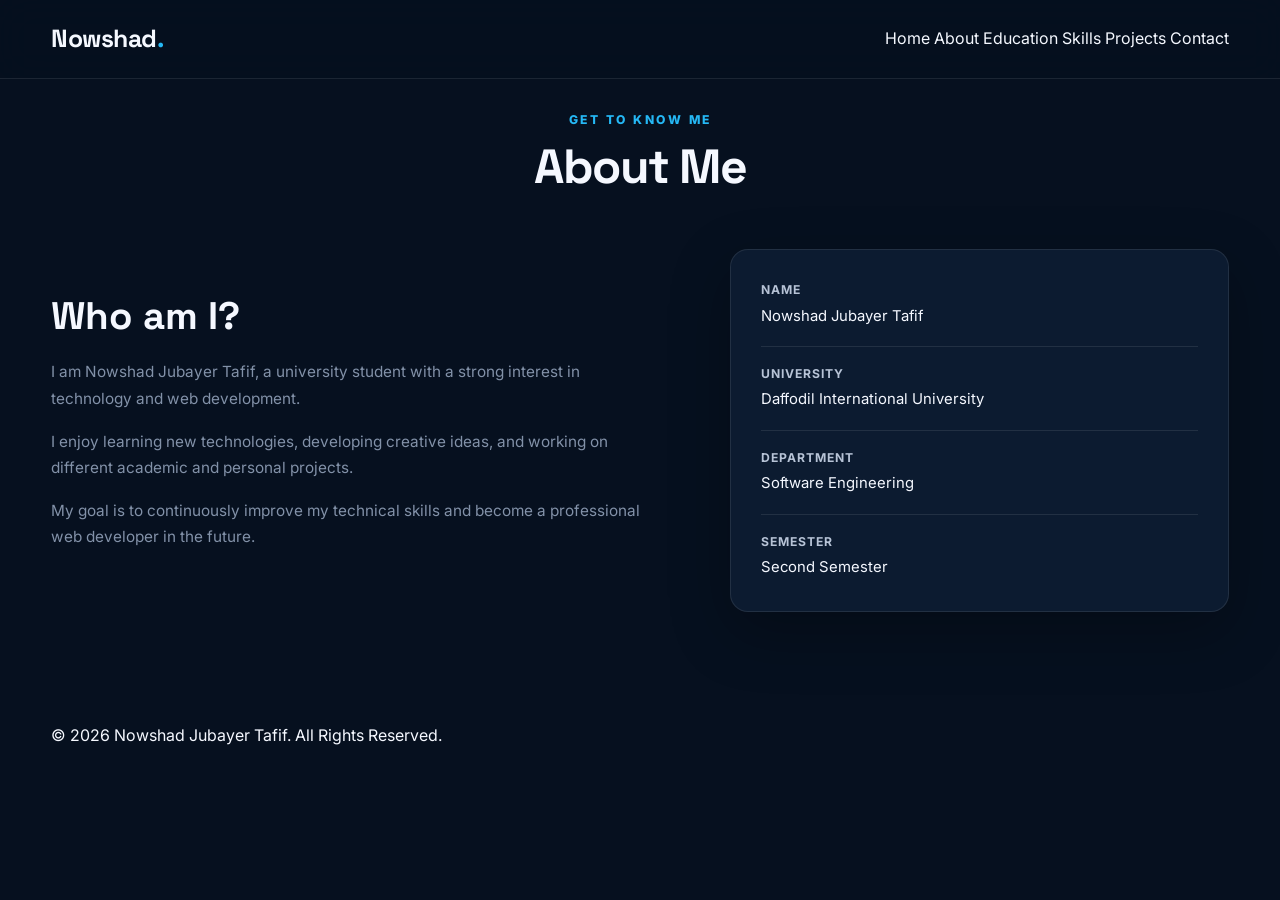
==== about.html @ 596f5373 "Create About page" ====
<!DOCTYPE html>
<html lang="en">

<head>
    <meta charset="UTF-8">
    <meta name="viewport" content="width=device-width, initial-scale=1.0">

    <title>About Me | Nowshad Jubayer Tafif</title>

    <link rel="stylesheet" href="style.css">

    <link rel="stylesheet"
        href="https://cdnjs.cloudflare.com/ajax/libs/font-awesome/6.5.2/css/all.min.css">
</head>

<body>

    <!-- ================= NAVBAR ================= -->

    <header class="navbar">

        <div class="container nav-container">

            <a href="index.html" class="logo">
                Nowshad<span>.</span>
            </a>

            <nav>
                <a href="index.html">Home</a>
                <a href="about.html">About</a>
                <a href="education.html">Education</a>
                <a href="skills.html">Skills</a>
                <a href="projects.html">Projects</a>
                <a href="contact.html">Contact</a>
            </nav>

        </div>

    </header>


    <!-- ================= ABOUT ================= -->

    <section class="section">

        <div class="container">

            <div class="section-title">

                <p>GET TO KNOW ME</p>

                <h2>About Me</h2>

            </div>


            <div class="about-content">

                <div class="about-text">

                    <h3>Who am I?</h3>

                    <p>
                        I am Nowshad Jubayer Tafif, a university student
                        with a strong interest in technology and web
                        development.
                    </p>

                    <p>
                        I enjoy learning new technologies, developing
                        creative ideas, and working on different
                        academic and personal projects.
                    </p>

                    <p>
                        My goal is to continuously improve my technical
                        skills and become a professional web developer
                        in the future.
                    </p>

                </div>


                <div class="about-box">

                    <div class="info-item">
                        <strong>Name</strong>
                        <span>Nowshad Jubayer Tafif</span>
                    </div>

                    <div class="info-item">
                        <strong>University</strong>
                        <span>Daffodil International University</span>
                    </div>

                    <div class="info-item">
                        <strong>Department</strong>
                        <span>Software Engineering</span>
                    </div>

                    <div class="info-item">
                        <strong>Semester</strong>
                        <span>Second Semester</span>
                    </div>

                </div>

            </div>

        </div>

    </section>


    <!-- ================= FOOTER ================= -->

    <footer>

        <div class="container">

            <p>
                © 2026 Nowshad Jubayer Tafif. All Rights Reserved.
            </p>

        </div>

    </footer>


    <script src="script.js"></script>

</body>

</html>
---- style.css ----
/* =========================================================
   NOWSHAD JUBAYER TAFIF — PORTFOLIO
   Premium Responsive Portfolio Stylesheet
========================================================= */


/* =========================================================
   01. ROOT / RESET
========================================================= */

@import url('https://fonts.googleapis.com/css2?family=Inter:wght@400;500;600;700;800&family=Space+Grotesk:wght@400;500;600;700&display=swap');

:root {
    --bg: #06101f;
    --bg-soft: #09172a;
    --bg-card: #0c1b30;
    --bg-card-2: #0f2138;

    --text: #f5f8ff;
    --text-soft: #b7c3d6;
    --text-muted: #8291a8;

    --primary: #25b8f5;
    --primary-light: #5bd0ff;
    --primary-dark: #087fb3;

    --border: rgba(255, 255, 255, 0.09);
    --border-primary: rgba(37, 184, 245, 0.35);

    --shadow: 0 20px 60px rgba(0, 0, 0, 0.28);
    --glow: 0 0 35px rgba(37, 184, 245, 0.18);

    --radius-sm: 10px;
    --radius-md: 18px;
    --radius-lg: 28px;

    --container: 1180px;

    --transition: 0.3s ease;
}


* {
    margin: 0;
    padding: 0;
    box-sizing: border-box;
}


html {
    scroll-behavior: smooth;
    scroll-padding-top: 90px;
}


body {
    font-family: 'Inter', sans-serif;
    background: var(--bg);
    color: var(--text);
    line-height: 1.7;
    overflow-x: hidden;
}


body::selection {
    background: var(--primary);
    color: #03101b;
}


img {
    max-width: 100%;
    display: block;
}


a {
    text-decoration: none;
    color: inherit;
}


button {
    font: inherit;
}


ul {
    list-style: none;
}


.container {
    width: min(92%, var(--container));
    margin-inline: auto;
}


/* =========================================================
   02. SCROLLBAR
========================================================= */

::-webkit-scrollbar {
    width: 9px;
}


::-webkit-scrollbar-track {
    background: #030a13;
}


::-webkit-scrollbar-thumb {
    background: linear-gradient(
        var(--primary),
        var(--primary-dark)
    );
    border-radius: 20px;
}


::-webkit-scrollbar-thumb:hover {
    background: var(--primary-light);
}


/* =========================================================
   03. NAVBAR
========================================================= */

.navbar {
    position: fixed;
    top: 0;
    left: 0;
    width: 100%;
    z-index: 1000;

    background: rgba(6, 16, 31, 0.82);
    border-bottom: 1px solid var(--border);

    backdrop-filter: blur(18px);
    -webkit-backdrop-filter: blur(18px);

    transition: var(--transition);
}


.nav-container {
    height: 78px;

    display: flex;
    align-items: center;
    justify-content: space-between;
}


.logo {
    font-family: 'Space Grotesk', sans-serif;

    font-size: 1.55rem;
    font-weight: 700;

    letter-spacing: -0.5px;
}


.logo span {
    color: var(--primary);
}


.nav-menu {
    display: flex;
    align-items: center;
    gap: 34px;
}


.nav-menu a {
    position: relative;

    color: var(--text-soft);

    font-size: 0.92rem;
    font-weight: 600;

    transition: var(--transition);
}


.nav-menu a::after {
    content: "";

    position: absolute;
    left: 0;
    bottom: -8px;

    width: 0;
    height: 2px;

    background: var(--primary);

    transition: var(--transition);
}


.nav-menu a:hover {
    color: var(--text);
}


.nav-menu a:hover::after {
    width: 100%;
}


.menu-toggle {
    display: none;

    border: 0;
    background: transparent;

    color: var(--text);

    font-size: 1.3rem;

    cursor: pointer;
}


/* =========================================================
   04. HERO
========================================================= */

.hero {
    min-height: 100vh;

    position: relative;

    display: flex;
    align-items: center;

    padding: 120px 0 70px;

    background:
        radial-gradient(
            circle at 15% 40%,
            rgba(37, 184, 245, 0.10),
            transparent 30%
        ),
        radial-gradient(
            circle at 85% 30%,
            rgba(37, 184, 245, 0.07),
            transparent 30%
        ),
        var(--bg);

    overflow: hidden;
}


.hero::before {
    content: "";

    position: absolute;

    width: 450px;
    height: 450px;

    top: -180px;
    left: -180px;

    border-radius: 50%;

    background: rgba(37, 184, 245, 0.06);

    filter: blur(30px);

    pointer-events: none;
}


.hero-container {
    display: grid;

    grid-template-columns:
        minmax(0, 1fr)
        minmax(400px, 0.85fr);

    align-items: center;

    gap: 65px;
}


.hero-content {
    position: relative;
    z-index: 2;
}


.small-title {
    margin-bottom: 12px;

    color: var(--primary);

    font-size: 1rem;
    font-weight: 700;

    letter-spacing: 2px;
}


.hero h1 {
    max-width: 700px;

    margin-bottom: 20px;

    font-family: 'Space Grotesk', sans-serif;

    font-size: clamp(3.2rem, 6vw, 5.6rem);
    line-height: 0.98;

    letter-spacing: -4px;

    font-weight: 700;
}


.hero h1 span {
    display: block;

    color: var(--primary);

    text-shadow:
        0 0 15px rgba(37, 184, 245, 0.25),
        0 0 40px rgba(37, 184, 245, 0.10);
}


.hero h2 {
    max-width: 650px;

    margin-bottom: 20px;

    color: var(--text-soft);

    font-size: clamp(1.15rem, 2vw, 1.55rem);
    font-weight: 600;

    line-height: 1.5;
}


.hero-text {
    max-width: 650px;

    margin-bottom: 32px;

    color: var(--text-muted);

    font-size: 0.98rem;
}


.hero-buttons {
    display: flex;
    flex-wrap: wrap;
    gap: 14px;

    margin-bottom: 28px;
}


.btn {
    min-height: 52px;

    display: inline-flex;
    align-items: center;
    justify-content: center;

    gap: 9px;

    padding: 0 22px;

    border-radius: 10px;

    font-size: 0.9rem;
    font-weight: 700;

    cursor: pointer;

    transition:
        transform var(--transition),
        background var(--transition),
        color var(--transition),
        box-shadow var(--transition),
        border-color var(--transition);
}


.btn:hover {
    transform: translateY(-3px);
}


.primary-btn {
    background: var(--primary);
    color: #03101a;

    box-shadow: 0 10px 30px rgba(37, 184, 245, 0.20);
}


.primary-btn:hover {
    background: var(--primary-light);

    box-shadow:
        0 14px 35px rgba(37, 184, 245, 0.28);
}


.secondary-btn,
.resume-btn {
    border: 1px solid var(--primary);
    background: transparent;

    color: var(--primary);
}


.secondary-btn:hover,
.resume-btn:hover {
    background: rgba(37, 184, 245, 0.08);
}


.hero-social-links {
    display: flex;
    align-items: center;
    gap: 12px;
}


.hero-social-links a {
    width: 42px;
    height: 42px;

    display: grid;
    place-items: center;

    border: 1px solid var(--border);

    border-radius: 50%;

    color: var(--text-soft);

    background: rgba(255, 255, 255, 0.02);

    transition: var(--transition);
}


.hero-social-links a:hover {
    color: var(--primary);

    border-color: var(--primary);

    transform: translateY(-4px);

    box-shadow: var(--glow);
}


/* =========================================================
   05. PROFILE CARD
========================================================= */

.profile-card {
    position: relative;

    min-height: 560px;

    border: 1px solid var(--border);

    border-radius: var(--radius-lg);

    overflow: hidden;

    background:
        linear-gradient(
            145deg,
            rgba(37, 184, 245, 0.10),
            rgba(255, 255, 255, 0.02)
        );

    box-shadow: var(--shadow);
}


.profile-card::before {
    content: "";

    position: absolute;

    width: 250px;
    height: 250px;

    top: -100px;
    right: -80px;

    border-radius: 50%;

    background: rgba(37, 184, 245, 0.13);

    filter: blur(25px);
}


.profile-image-wrapper {
    position: absolute;
    inset: 0;

    overflow: hidden;
}


.profile-image {
    width: 100%;
    height: 100%;

    object-fit: cover;

    object-position: center;

    transition: transform 0.7s ease;
}


.profile-card:hover .profile-image {
    transform: scale(1.035);
}


.profile-image-wrapper::after {
    content: "";

    position: absolute;
    inset: 0;

    background:
        linear-gradient(
            90deg,
            rgba(6, 16, 31, 0.75) 0%,
            rgba(6, 16, 31, 0.25) 50%,
            rgba(6, 16, 31, 0.02) 100%
        ),
        linear-gradient(
            0deg,
            rgba(6, 16, 31, 0.90) 0%,
            transparent 40%
        );
}


.profile-card-content {
    position: absolute;

    left: 28px;
    right: 28px;
    bottom: 26px;

    z-index: 3;
}


.profile-card-content h3 {
    margin-bottom: 3px;

    font-family: 'Space Grotesk', sans-serif;

    font-size: 1.4rem;
}


.profile-card-content p {
    margin-bottom: 8px;

    color: var(--primary);

    font-weight: 600;
}


.profile-card-content span {
    display: flex;
    align-items: center;
    gap: 7px;

    color: var(--text-soft);

    font-size: 0.85rem;
}


/* =========================================================
   06. GENERAL SECTIONS
========================================================= */

.section {
    position: relative;

    padding: 110px 0;
}


.dark-section {
    background: var(--bg-soft);

    border-top: 1px solid rgba(255, 255, 255, 0.025);
    border-bottom: 1px solid rgba(255, 255, 255, 0.025);
}


.section-title {
    margin-bottom: 55px;

    text-align: center;
}


.section-title p {
    margin-bottom: 8px;

    color: var(--primary);

    font-size: 0.76rem;
    font-weight: 800;

    letter-spacing: 2.5px;
}


.section-title h2 {
    font-family: 'Space Grotesk', sans-serif;

    font-size: clamp(2rem, 4vw, 3rem);

    line-height: 1.15;

    letter-spacing: -1.5px;
}


.section-label {
    display: inline-block;

    margin-bottom: 12px;

    color: var(--primary);

    font-size: 0.75rem;
    font-weight: 800;

    letter-spacing: 2px;
}


/* =========================================================
   07. ABOUT
========================================================= */

.about-content {
    display: grid;

    grid-template-columns:
        1.1fr
        0.9fr;

    gap: 70px;

    align-items: center;
}


.about-text h3 {
    max-width: 650px;

    margin-bottom: 20px;

    font-family: 'Space Grotesk', sans-serif;

    font-size: clamp(1.8rem, 3vw, 2.6rem);

    line-height: 1.2;
}


.about-text p {
    max-width: 700px;

    margin-bottom: 17px;

    color: var(--text-muted);

    font-size: 0.96rem;
}


.about-box {
    padding: 30px;

    border: 1px solid var(--border);

    border-radius: var(--radius-md);

    background: var(--bg-card);

    box-shadow: var(--shadow);
}


.info-item {
    display: flex;
    flex-direction: column;

    gap: 3px;

    padding: 17px 0;

    border-bottom: 1px solid var(--border);
}


.info-item:first-child {
    padding-top: 0;
}


.info-item:last-child {
    padding-bottom: 0;
    border-bottom: 0;
}


.info-item strong {
    color: var(--text-soft);

    font-size: 0.76rem;

    text-transform: uppercase;

    letter-spacing: 1px;
}


.info-item span {
    color: var(--text);

    font-size: 0.93rem;
}


/* =========================================================
   08. EDUCATION TIMELINE
========================================================= */

.timeline {
    position: relative;

    max-width: 850px;

    margin: auto;
}


.timeline::before {
    content: "";

    position: absolute;

    left: 24px;
    top: 0;
    bottom: 0;

    width: 1px;

    background:
        linear-gradient(
            to bottom,
            transparent,
            var(--primary),
            transparent
        );
}


.timeline-item {
    position: relative;

    display: grid;

    grid-template-columns: 50px 1fr;

    gap: 25px;

    margin-bottom: 38px;
}


.timeline-item:last-child {
    margin-bottom: 0;
}


.timeline-icon {
    position: relative;
    z-index: 2;

    width: 50px;
    height: 50px;

    display: grid;
    place-items: center;

    border: 1px solid var(--border-primary);

    border-radius: 50%;

    background: var(--bg-card);

    color: var(--primary);

    box-shadow: var(--glow);
}


.timeline-content {
    padding: 26px;

    border: 1px solid var(--border);

    border-radius: var(--radius-md);

    background: var(--bg-card);

    transition: var(--transition);
}


.timeline-content:hover {
    transform: translateX(6px);

    border-color: var(--border-primary);

    box-shadow: var(--glow);
}


.timeline-date {
    display: inline-block;

    margin-bottom: 8px;

    color: var(--primary);

    font-size: 0.76rem;
    font-weight: 700;

    text-transform: uppercase;

    letter-spacing: 1px;
}


.timeline-content h3 {
    margin-bottom: 3px;

    font-family: 'Space Grotesk', sans-serif;

    font-size: 1.25rem;
}


.timeline-content h4 {
    margin-bottom: 12px;

    color: var(--text-soft);

    font-size: 0.92rem;

    font-weight: 600;
}


.timeline-content p {
    color: var(--text-muted);

    font-size: 0.9rem;
}


/* =========================================================
   09. SKILLS
========================================================= */

.skills-grid {
    display: grid;

    grid-template-columns:
        repeat(5, 1fr);

    gap: 18px;
}


.skill-card {
    min-height: 205px;

    padding: 25px 20px;

    border: 1px solid var(--border);

    border-radius: var(--radius-md);

    background: var(--bg-card);

    transition:
        transform var(--transition),
        border-color var(--transition),
        box-shadow var(--transition);
}


.skill-card:hover {
    transform: translateY(-7px);

    border-color: var(--border-primary);

    box-shadow: var(--glow);
}


.skill-icon {
    width: 48px;
    height: 48px;

    display: grid;
    place-items: center;

    margin-bottom: 17px;

    border-radius: 12px;

    background: rgba(37, 184, 245, 0.09);

    color: var(--primary);

    font-size: 1.35rem;
}


.skill-card h3 {
    margin-bottom: 7px;

    font-family: 'Space Grotesk', sans-serif;

    font-size: 1rem;
}


.skill-card p {
    color: var(--text-muted);

    font-size: 0.82rem;

    line-height: 1.55;
}


.languages-box {
    display: flex;

    justify-content: center;

    gap: 18px;

    margin-top: 35px;
}


.language-item {
    min-width: 190px;

    padding: 16px 20px;

    display: flex;
    justify-content: space-between;
    align-items: center;

    border: 1px solid var(--border);

    border-radius: 12px;

    background: var(--bg-card);
}


.language-item span {
    color: var(--text-soft);

    font-size: 0.88rem;
}


.language-item strong {
    color: var(--primary);

    font-size: 0.8rem;
}


/* =========================================================
   10. PROJECTS
========================================================= */

.projects-grid {
    display: grid;
    grid-template-columns: repeat(3, minmax(0, 1fr));
    gap: 28px;
    align-items: stretch;
}

.project-card {
    position: relative;
    min-height: 350px;
    padding: 32px;
    display: flex;
    flex-direction: column;
    overflow: hidden;

    border: 1px solid rgba(255, 255, 255, 0.10);
    border-radius: 24px;

    background:
        linear-gradient(
            145deg,
            rgba(18, 42, 70, 0.95),
            rgba(8, 25, 45, 0.95)
        );

    box-shadow:
        0 15px 40px rgba(0, 0, 0, 0.20);

    transition:
        transform 0.35s ease,
        border-color 0.35s ease,
        box-shadow 0.35s ease;
}

/* Decorative glow */
.project-card::before {
    content: "";
    position: absolute;
    width: 180px;
    height: 180px;
    top: -90px;
    right: -70px;

    border-radius: 50%;

    background: rgba(0, 174, 255, 0.12);

    transition: transform 0.4s ease;
}

.project-card:hover {
    transform: translateY(-10px);
    border-color: rgba(0, 174, 255, 0.45);

    box-shadow:
        0 22px 50px rgba(0, 0, 0, 0.30),
        0 0 25px rgba(0, 174, 255, 0.08);
}

.project-card:hover::before {
    transform: scale(1.4);
}

.project-top {
    position: relative;
    z-index: 2;

    display: flex;
    align-items: center;
    justify-content: space-between;

    margin-bottom: 32px;
}

.project-number {
    font-size: 14px;
    font-weight: 700;
    letter-spacing: 1px;
    opacity: 0.55;
}

.project-icon {
    width: 48px;
    height: 48px;

    display: flex;
    align-items: center;
    justify-content: center;

    border-radius: 14px;

    background: rgba(0, 174, 255, 0.10);
    border: 1px solid rgba(0, 174, 255, 0.20);

    color: #00aeff;
    font-size: 19px;

    transition:
        transform 0.3s ease,
        background 0.3s ease;
}

.project-card:hover .project-icon {
    transform: rotate(-6deg) scale(1.08);
    background: rgba(0, 174, 255, 0.18);
}

.project-card h3 {
    position: relative;
    z-index: 2;

    margin: 0 0 16px;

    font-size: 22px;
    line-height: 1.35;
}

.project-card p {
    position: relative;
    z-index: 2;

    margin: 0;

    font-size: 15px;
    line-height: 1.8;

    opacity: 0.68;
}

.project-tags {
    position: relative;
    z-index: 2;

    display: flex;
    flex-wrap: wrap;
    gap: 8px;

    margin-top: auto;
    padding-top: 28px;
}

.project-tags span {
    padding: 7px 12px;

    border-radius: 8px;

    font-size: 12px;
    font-weight: 600;

    color: #00aeff;

    background: rgba(0, 174, 255, 0.08);
    border: 1px solid rgba(0, 174, 255, 0.20);

    transition:
        background 0.25s ease,
        transform 0.25s ease;
}

.project-tags span:hover {
    background: rgba(0, 174, 255, 0.16);
    transform: translateY(-2px);
}

.project-card {
    position: relative;

    min-height: 320px;

    padding: 28px;

    display: flex;
    flex-direction: column;

    border: 1px solid var(--border);

    border-radius: var(--radius-md);

    background:
        linear-gradient(
            145deg,
            var(--bg-card-2),
            var(--bg-card)
        );

    overflow: hidden;

    transition:
        transform var(--transition),
        border-color var(--transition),
        box-shadow var(--transition);
}


.project-card::before {
    content: "";

    position: absolute;

    width: 180px;
    height: 180px;

    right: -80px;
    top: -80px;

    border-radius: 50%;

    background: rgba(37, 184, 245, 0.07);

    transition: var(--transition);
}


.project-card:hover {
    transform: translateY(-8px);

    border-color: var(--border-primary);

    box-shadow: var(--glow);
}


.project-card:hover::before {
    transform: scale(1.4);
}


.project-top {
    position: relative;

    display: flex;
    align-items: center;
    justify-content: space-between;

    margin-bottom: 22px;
}


.project-number {
    color: var(--text-muted);

    font-family: 'Space Grotesk', sans-serif;

    font-size: 0.85rem;
    font-weight: 700;
}


.project-icon {
    color: var(--primary);

    font-size: 1.3rem;
}


.project-card h3 {
    position: relative;

    margin-bottom: 12px;

    font-family: 'Space Grotesk', sans-serif;

    font-size: 1.3rem;
}


.project-card p {
    position: relative;

    margin-bottom: 22px;

    color: var(--text-muted);

    font-size: 0.87rem;

    line-height: 1.7;
}


.project-tags {
    position: relative;

    display: flex;
    flex-wrap: wrap;

    gap: 7px;

    margin-top: auto;
}


.project-tags span {
    padding: 5px 9px;

    border: 1px solid rgba(37, 184, 245, 0.18);

    border-radius: 6px;

    background: rgba(37, 184, 245, 0.06);

    color: var(--primary);

    font-size: 0.68rem;

    font-weight: 700;
}


/* =========================================================
   11. STRENGTHS
========================================================= */

.strengths-grid {
    display: grid;

    grid-template-columns:
        repeat(4, 1fr);

    gap: 18px;
}


.strength-card {
    padding: 30px 24px;

    border: 1px solid var(--border);

    border-radius: var(--radius-md);

    background: var(--bg-card);

    transition: var(--transition);
}


.strength-card:hover {
    transform: translateY(-6px);

    border-color: var(--border-primary);

    box-shadow: var(--glow);
}


.strength-icon {
    width: 52px;
    height: 52px;

    display: grid;
    place-items: center;

    margin-bottom: 18px;

    border-radius: 13px;

    background: rgba(37, 184, 245, 0.08);

    color: var(--primary);

    font-size: 1.2rem;
}


.strength-card h3 {
    margin-bottom: 10px;

    font-family: 'Space Grotesk', sans-serif;

    font-size: 1.05rem;
}


.strength-card p {
    color: var(--text-muted);

    font-size: 0.84rem;
}


/* =========================================================
   12. EMPTY STATE / CERTIFICATES
========================================================= */

.empty-state-card {
    max-width: 750px;

    margin: auto;

    padding: 55px 35px;

    text-align: center;

    border: 1px dashed rgba(37, 184, 245, 0.25);

    border-radius: var(--radius-md);

    background: rgba(37, 184, 245, 0.025);
}


.empty-state-icon {
    width: 65px;
    height: 65px;

    display: grid;
    place-items: center;

    margin: 0 auto 20px;

    border-radius: 50%;

    background: rgba(37, 184, 245, 0.08);

    color: var(--primary);

    font-size: 1.5rem;
}


.empty-state-card h3 {
    margin-bottom: 10px;

    font-family: 'Space Grotesk', sans-serif;

    font-size: 1.3rem;
}


.empty-state-card p {
    max-width: 600px;

    margin: auto;

    color: var(--text-muted);

    font-size: 0.9rem;
}


/* =========================================================
   13. INTERESTS
========================================================= */

.interests-grid {
    display: grid;

    grid-template-columns:
        repeat(3, 1fr);

    gap: 18px;
}


.interest-card {
    min-height: 150px;

    padding: 25px;

    display: flex;
    flex-direction: column;
    justify-content: center;

    border: 1px solid var(--border);

    border-radius: var(--radius-md);

    background: var(--bg-card);

    transition: var(--transition);
}


.interest-card:hover {
    transform: translateY(-6px);

    border-color: var(--border-primary);

    box-shadow: var(--glow);
}


.interest-card i {
    margin-bottom: 13px;

    color: var(--primary);

    font-size: 1.35rem;
}


.interest-card h3 {
    font-family: 'Space Grotesk', sans-serif;

    font-size: 1.05rem;
}


/* =========================================================
   14. FAQ
========================================================= */

.faq-list {
    max-width: 850px;

    margin: auto;
}


.faq-item {
    margin-bottom: 13px;

    border: 1px solid var(--border);

    border-radius: 13px;

    background: var(--bg-card);

    overflow: hidden;

    transition: var(--transition);
}


.faq-item:hover {
    border-color: var(--border-primary);
}


.faq-item summary {
    position: relative;

    padding: 21px 55px 21px 22px;

    color: var(--text);

    font-size: 0.95rem;
    font-weight: 600;

    cursor: pointer;

    list-style: none;
}


.faq-item summary::-webkit-details-marker {
    display: none;
}


.faq-item summary::after {
    content: "+";

    position: absolute;

    right: 22px;
    top: 50%;

    transform: translateY(-50%);

    color: var(--primary);

    font-size: 1.3rem;

    transition: var(--transition);
}


.faq-item[open] summary::after {
    content: "−";
}


.faq-item p {
    padding: 0 22px 21px;

    color: var(--text-muted);

    font-size: 0.88rem;
}


/* =========================================================
   15. CONTACT
========================================================= */

.contact-section {
    background:
        radial-gradient(
            circle at 50% 100%,
            rgba(37, 184, 245, 0.08),
            transparent 40%
        );
}


.contact-box {
    display: grid;

    grid-template-columns:
        1fr
        0.85fr;

    gap: 60px;

    padding: 55px;

    border: 1px solid var(--border);

    border-radius: var(--radius-lg);

    background:
        linear-gradient(
            135deg,
            rgba(37, 184, 245, 0.06),
            rgba(255, 255, 255, 0.015)
        );

    box-shadow: var(--shadow);
}


.contact-content h3 {
    max-width: 500px;

    margin-bottom: 15px;

    font-family: 'Space Grotesk', sans-serif;

    font-size: clamp(1.8rem, 3vw, 2.7rem);

    line-height: 1.2;
}


.contact-content p {
    max-width: 550px;

    color: var(--text-muted);

    font-size: 0.92rem;
}


.contact-info {
    display: flex;
    flex-direction: column;

    gap: 13px;
}


.contact-item {
    display: flex;
    align-items: center;

    gap: 15px;

    padding: 15px;

    border: 1px solid var(--border);

    border-radius: 12px;

    background: rgba(255, 255, 255, 0.015);

    transition: var(--transition);
}


.contact-item:hover {
    transform: translateX(5px);

    border-color: var(--border-primary);

    background: rgba(37, 184, 245, 0.04);
}


.contact-item > i {
    width: 42px;
    height: 42px;

    display: grid;
    place-items: center;

    flex-shrink: 0;

    border-radius: 10px;

    background: rgba(37, 184, 245, 0.08);

    color: var(--primary);
}


.contact-item div {
    display: flex;
    flex-direction: column;
}


.contact-item strong {
    color: var(--text-soft);

    font-size: 0.72rem;

    text-transform: uppercase;

    letter-spacing: 1px;
}


.contact-item span {
    color: var(--text);

    font-size: 0.83rem;
}


/* =========================================================
   16. FOOTER
========================================================= */

.footer {
    padding-top: 55px;

    background: #030a13;

    border-top: 1px solid var(--border);
}


.footer-container {
    display: flex;

    justify-content: space-between;
    align-items: center;

    gap: 30px;

    padding-bottom: 45px;
}


.footer-brand p {
    margin-top: 7px;

    color: var(--text-muted);

    font-size: 0.78rem;
}


.footer-socials {
    display: flex;

    gap: 10px;
}


.footer-socials a {
    width: 40px;
    height: 40px;

    display: grid;
    place-items: center;

    border: 1px solid var(--border);

    border-radius: 50%;

    color: var(--text-soft);

    transition: var(--transition);
}


.footer-socials a:hover {
    color: var(--primary);

    border-color: var(--primary);

    transform: translateY(-3px);
}


.footer-bottom {
    padding: 18px 20px;

    text-align: center;

    border-top: 1px solid var(--border);

    color: var(--text-muted);

    font-size: 0.75rem;
}


/* =========================================================
   17. ANIMATIONS
========================================================= */

@keyframes fadeUp {
    from {
        opacity: 0;
        transform: translateY(25px);
    }

    to {
        opacity: 1;
        transform: translateY(0);
    }
}


.hero-content > * {
    animation: fadeUp 0.7s ease both;
}


.hero-content .small-title {
    animation-delay: 0.1s;
}


.hero-content h1 {
    animation-delay: 0.18s;
}


.hero-content h2 {
    animation-delay: 0.26s;
}


.hero-content .hero-text {
    animation-delay: 0.34s;
}


.hero-content .hero-buttons {
    animation-delay: 0.42s;
}


.hero-content .hero-social-links {
    animation-delay: 0.5s;
}


.profile-card {
    animation: fadeUp 0.9s ease 0.2s both;
}


/* =========================================================
   18. RESPONSIVE — TABLET
========================================================= */

@media (max-width: 1100px) {

    .hero-container {
        grid-template-columns:
            minmax(0, 1fr)
            minmax(340px, 0.8fr);

        gap: 40px;
    }


    .profile-card {
        min-height: 500px;
    }


    .skills-grid {
        grid-template-columns:
            repeat(3, 1fr);
    }


    .strengths-grid {
        grid-template-columns:
            repeat(2, 1fr);
    }


    .projects-grid {
        grid-template-columns:
            repeat(2, 1fr);
    }

}


/* =========================================================
   19. RESPONSIVE — MOBILE NAV
========================================================= */

@media (max-width: 850px) {

    .nav-container {
        height: 70px;
    }


    .menu-toggle {
        display: block;
    }


    .nav-menu {
        position: absolute;

        top: 70px;
        left: 4%;
        right: 4%;

        padding: 20px;

        display: none;
        flex-direction: column;

        align-items: stretch;

        gap: 0;

        border: 1px solid var(--border);

        border-radius: 15px;

        background: rgba(6, 16, 31, 0.97);

        backdrop-filter: blur(20px);

        box-shadow: var(--shadow);
    }


    .nav-menu.active {
        display: flex;
    }


    .nav-menu a {
        padding: 13px 10px;

        border-bottom: 1px solid var(--border);
    }


    .nav-menu a:last-child {
        border-bottom: 0;
    }


    .nav-menu a::after {
        display: none;
    }


    .hero {
        padding-top: 105px;
    }


    .hero-container {
        grid-template-columns: 1fr;

        gap: 45px;
    }


    .hero-content {
        text-align: center;
    }


    .hero h1 {
        margin-inline: auto;
    }


    .hero h2,
    .hero-text {
        margin-inline: auto;
    }


    .hero-buttons {
        justify-content: center;
    }


    .hero-social-links {
        justify-content: center;
    }


    .profile-card {
        min-height: 520px;

        max-width: 600px;

        width: 100%;

        margin-inline: auto;
    }


    .about-content {
        grid-template-columns: 1fr;

        gap: 35px;
    }


    .contact-box {
        grid-template-columns: 1fr;

        gap: 40px;
    }

}


/* =========================================================
   20. RESPONSIVE — SMALL TABLET
========================================================= */

@media (max-width: 700px) {

    .section {
        padding: 85px 0;
    }


    .section-title {
        margin-bottom: 40px;
    }


    .skills-grid {
        grid-template-columns:
            repeat(2, 1fr);
    }


    .projects-grid {
        grid-template-columns: 1fr;
    }


    .interests-grid {
        grid-template-columns:
            repeat(2, 1fr);
    }


    .contact-box {
        padding: 35px 25px;
    }


    .footer-container {
        flex-direction: column;

        text-align: center;
    }

}


/* =========================================================
   21. RESPONSIVE — MOBILE
========================================================= */

@media (max-width: 520px) {

    .container {
        width: min(90%, var(--container));
    }


    .hero {
        padding: 100px 0 55px;
    }


    .hero h1 {
        font-size: clamp(2.8rem, 13vw, 4rem);

        letter-spacing: -2.5px;
    }


    .hero h2 {
        font-size: 1.05rem;
    }


    .hero-text {
        font-size: 0.88rem;
    }


    .hero-buttons {
        flex-direction: column;

        align-items: stretch;
    }


    .btn {
        width: 100%;
    }


    .profile-card {
        min-height: 430px;
    }


    .profile-card-content {
        left: 20px;
        right: 20px;
        bottom: 20px;
    }


    .section {
        padding: 70px 0;
    }


    .section-title h2 {
        font-size: 2rem;
    }


    .skills-grid {
        grid-template-columns: 1fr;
    }


    .strengths-grid {
        grid-template-columns: 1fr;
    }


    .interests-grid {
        grid-template-columns: 1fr;
    }


    .languages-box {
        flex-direction: column;
    }


    .language-item {
        width: 100%;
        min-width: 0;
    }


    .timeline::before {
        left: 19px;
    }


    .timeline-item {
        grid-template-columns: 40px 1fr;

        gap: 15px;
    }


    .timeline-icon {
        width: 40px;
        height: 40px;

        font-size: 0.85rem;
    }


    .timeline-content {
        padding: 20px;
    }


    .timeline-content h3 {
        font-size: 1.05rem;
    }


    .project-card {
        min-height: 290px;

        padding: 23px;
    }


    .empty-state-card {
        padding: 40px 22px;
    }


    .contact-box {
        padding: 28px 20px;
    }


    .contact-item span {
        word-break: break-word;
    }

}


/* =========================================================
   22. ACCESSIBILITY
========================================================= */

a:focus-visible,
button:focus-visible,
summary:focus-visible {
    outline: 2px solid var(--primary);
    outline-offset: 4px;
}


/* =========================================================
   END
========================================================= */
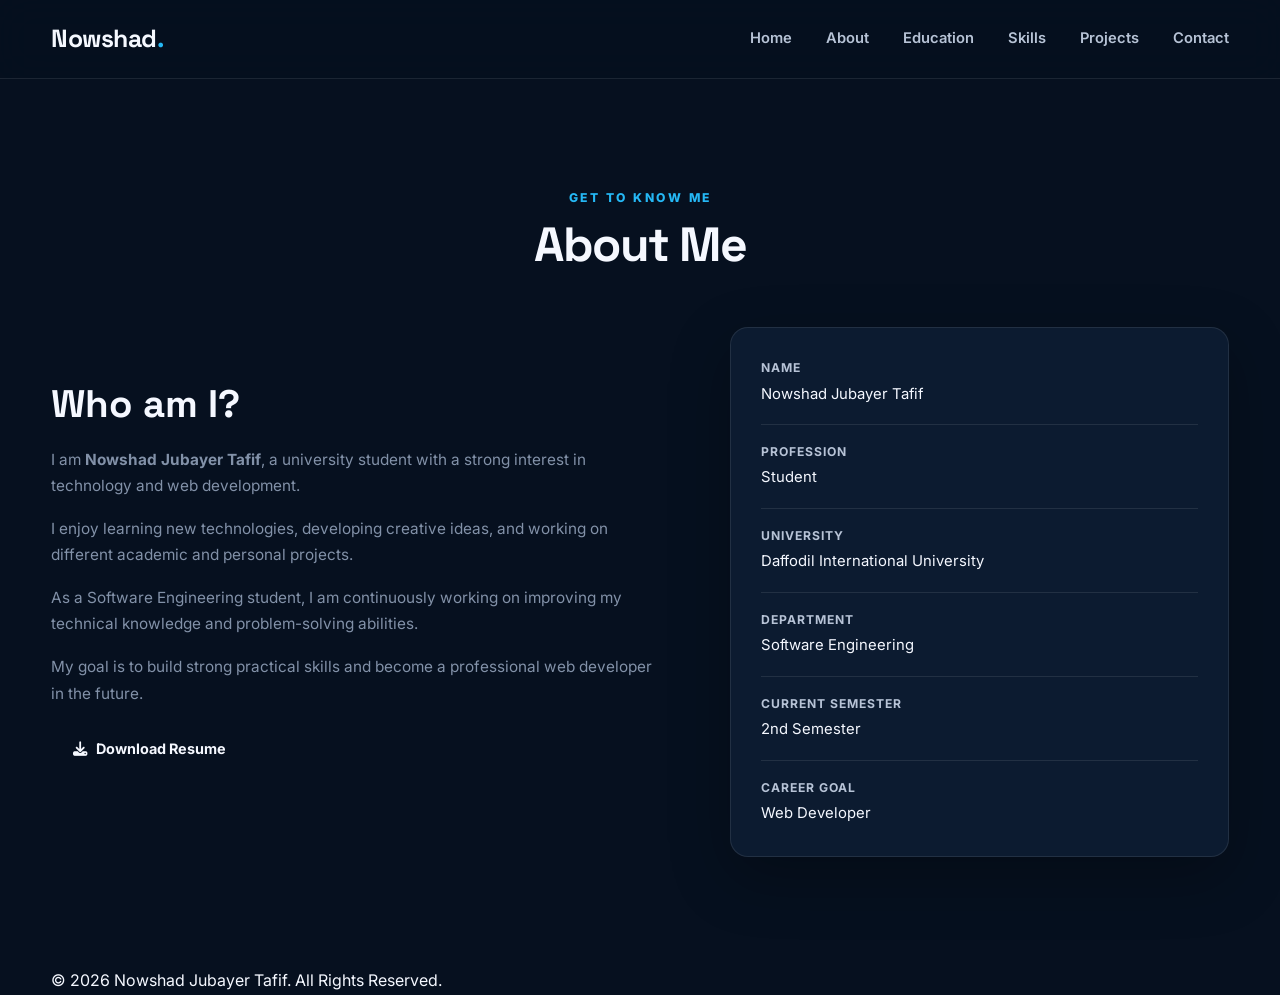
==== commit 5951bc59: "Improve About page design" ====
--- a/about.html
+++ b/about.html
@@ -39,11 +39,13 @@
     </header>
 
 
-    <!-- ================= ABOUT ================= -->
+    <!-- ================= ABOUT SECTION ================= -->
 
     <section class="section">
 
         <div class="container">
+
+            <!-- Section Heading -->
 
             <div class="section-title">
 
@@ -54,53 +56,114 @@
             </div>
 
 
+            <!-- About Content -->
+
             <div class="about-content">
+
+                <!-- Left Side -->
 
                 <div class="about-text">
 
                     <h3>Who am I?</h3>
 
                     <p>
-                        I am Nowshad Jubayer Tafif, a university student
-                        with a strong interest in technology and web
+                        I am <strong>Nowshad Jubayer Tafif</strong>, a university
+                        student with a strong interest in technology and web
                         development.
                     </p>
 
                     <p>
-                        I enjoy learning new technologies, developing
-                        creative ideas, and working on different
-                        academic and personal projects.
+                        I enjoy learning new technologies, developing creative
+                        ideas, and working on different academic and personal
+                        projects.
                     </p>
 
                     <p>
-                        My goal is to continuously improve my technical
-                        skills and become a professional web developer
-                        in the future.
+                        As a Software Engineering student, I am continuously
+                        working on improving my technical knowledge and
+                        problem-solving abilities.
                     </p>
+
+                    <p>
+                        My goal is to build strong practical skills and become
+                        a professional web developer in the future.
+                    </p>
+
+
+                    <!-- Resume Button -->
+
+                    <div class="hero-buttons">
+
+                        <a href="Nowshad_Jubayer_Tafif_CV.pdf"
+                           class="btn btn-primary"
+                           download>
+
+                            <i class="fa-solid fa-download"></i>
+
+                            Download Resume
+
+                        </a>
+
+                    </div>
 
                 </div>
 
 
+                <!-- Right Side -->
+
                 <div class="about-box">
 
                     <div class="info-item">
+
                         <strong>Name</strong>
+
                         <span>Nowshad Jubayer Tafif</span>
+
                     </div>
 
+
                     <div class="info-item">
-                        <strong>University</strong>
-                        <span>Daffodil International University</span>
+
+                        <strong>Profession</strong>
+
+                        <span>Student</span>
+
                     </div>
 
+
                     <div class="info-item">
-                        <strong>Department</strong>
-                        <span>Software Engineering</span>
+
+                        <strong>University</strong>
+
+                        <span>Daffodil International University</span>
+
                     </div>
 
+
                     <div class="info-item">
-                        <strong>Semester</strong>
-                        <span>Second Semester</span>
+
+                        <strong>Department</strong>
+
+                        <span>Software Engineering</span>
+
+                    </div>
+
+
+                    <div class="info-item">
+
+                        <strong>Current Semester</strong>
+
+                        <span>2nd Semester</span>
+
+                    </div>
+
+
+                    <div class="info-item">
+
+                        <strong>Career Goal</strong>
+
+                        <span>Web Developer</span>
+
                     </div>
 
                 </div>
--- a/style.css
+++ b/style.css
@@ -2260,3 +2260,462 @@
 /* =========================================================
    END
 ========================================================= */
+/* =========================================================
+   23. SEPARATE PAGES
+   ========================================================= */
+
+/* Page spacing because navbar is fixed */
+
+body:not(:has(.hero)) {
+    padding-top: 78px;
+}
+
+
+/* ================= EDUCATION PAGE ================= */
+
+.education-container {
+    max-width: 900px;
+    margin: 0 auto;
+
+    display: flex;
+    flex-direction: column;
+    gap: 24px;
+}
+
+.education-card {
+    display: grid;
+    grid-template-columns: 70px 1fr;
+    gap: 24px;
+
+    padding: 30px;
+
+    border: 1px solid var(--border);
+    border-radius: var(--radius-md);
+
+    background: var(--bg-card);
+
+    transition: var(--transition);
+}
+
+.education-card:hover {
+    transform: translateY(-6px);
+
+    border-color: var(--border-primary);
+
+    box-shadow: var(--glow);
+}
+
+.education-icon {
+    width: 60px;
+    height: 60px;
+
+    display: grid;
+    place-items: center;
+
+    border-radius: 15px;
+
+    background: rgba(37, 184, 245, 0.09);
+
+    color: var(--primary);
+
+    font-size: 1.4rem;
+}
+
+.education-date {
+    display: inline-block;
+
+    margin-bottom: 8px;
+
+    color: var(--primary);
+
+    font-size: 0.75rem;
+    font-weight: 700;
+
+    text-transform: uppercase;
+    letter-spacing: 1px;
+}
+
+.education-content h3 {
+    margin-bottom: 5px;
+
+    font-family: 'Space Grotesk', sans-serif;
+
+    font-size: 1.3rem;
+}
+
+.education-content h4 {
+    margin-bottom: 10px;
+
+    color: var(--text-soft);
+
+    font-size: 0.92rem;
+}
+
+.education-content p {
+    color: var(--text-muted);
+
+    font-size: 0.88rem;
+}
+
+
+/* ================= SEPARATE SKILLS PAGE ================= */
+
+.skills-container {
+    display: grid;
+
+    grid-template-columns:
+        repeat(3, minmax(0, 1fr));
+
+    gap: 22px;
+}
+
+.skills-container .skill-card {
+    min-height: 220px;
+
+    padding: 28px;
+
+    border: 1px solid var(--border);
+
+    border-radius: var(--radius-md);
+
+    background: var(--bg-card);
+
+    transition: var(--transition);
+}
+
+.skills-container .skill-card:hover {
+    transform: translateY(-8px);
+
+    border-color: var(--border-primary);
+
+    box-shadow: var(--glow);
+}
+
+
+/* ================= SEPARATE PROJECTS PAGE ================= */
+
+.projects-container {
+    display: grid;
+
+    grid-template-columns:
+        repeat(3, minmax(0, 1fr));
+
+    gap: 25px;
+}
+
+.projects-container .project-card {
+    min-height: 360px;
+}
+
+.project-content {
+    position: relative;
+    z-index: 2;
+}
+
+.project-tech {
+    position: relative;
+    z-index: 2;
+
+    display: flex;
+    flex-wrap: wrap;
+
+    gap: 8px;
+
+    margin-top: auto;
+    padding-top: 25px;
+}
+
+.project-tech span {
+    padding: 6px 10px;
+
+    border: 1px solid rgba(37, 184, 245, 0.18);
+
+    border-radius: 7px;
+
+    background: rgba(37, 184, 245, 0.06);
+
+    color: var(--primary);
+
+    font-size: 0.7rem;
+    font-weight: 700;
+}
+
+
+/* ================= SEPARATE CONTACT PAGE ================= */
+
+.contact-container {
+    display: grid;
+
+    grid-template-columns:
+        1fr 1fr;
+
+    gap: 50px;
+
+    align-items: start;
+}
+
+.contact-info {
+    padding: 10px 0;
+}
+
+.contact-info h3 {
+    margin-bottom: 15px;
+
+    font-family: 'Space Grotesk', sans-serif;
+
+    font-size: 2rem;
+}
+
+.contact-info > p {
+    margin-bottom: 30px;
+
+    color: var(--text-muted);
+
+    font-size: 0.92rem;
+}
+
+.contact-item {
+    display: flex;
+    align-items: center;
+
+    gap: 15px;
+
+    margin-bottom: 14px;
+
+    padding: 15px;
+
+    border: 1px solid var(--border);
+
+    border-radius: 12px;
+
+    background: rgba(255, 255, 255, 0.015);
+
+    transition: var(--transition);
+}
+
+.contact-item:hover {
+    transform: translateX(5px);
+
+    border-color: var(--border-primary);
+
+    background: rgba(37, 184, 245, 0.04);
+}
+
+.contact-icon {
+    width: 44px;
+    height: 44px;
+
+    display: grid;
+    place-items: center;
+
+    flex-shrink: 0;
+
+    border-radius: 10px;
+
+    background: rgba(37, 184, 245, 0.08);
+
+    color: var(--primary);
+}
+
+.contact-item h4 {
+    margin-bottom: 2px;
+
+    color: var(--text-soft);
+
+    font-size: 0.75rem;
+
+    text-transform: uppercase;
+
+    letter-spacing: 1px;
+}
+
+.contact-item a {
+    color: var(--text);
+
+    font-size: 0.85rem;
+
+    transition: var(--transition);
+}
+
+.contact-item a:hover {
+    color: var(--primary);
+}
+
+
+/* ================= CONTACT FORM ================= */
+
+.contact-form {
+    padding: 30px;
+
+    border: 1px solid var(--border);
+
+    border-radius: var(--radius-md);
+
+    background: var(--bg-card);
+
+    box-shadow: var(--shadow);
+}
+
+.form-group {
+    margin-bottom: 20px;
+}
+
+.form-group label {
+    display: block;
+
+    margin-bottom: 8px;
+
+    color: var(--text-soft);
+
+    font-size: 0.82rem;
+    font-weight: 600;
+}
+
+.form-group input,
+.form-group textarea {
+    width: 100%;
+
+    padding: 13px 15px;
+
+    border: 1px solid var(--border);
+
+    border-radius: 10px;
+
+    outline: none;
+
+    background: var(--bg);
+
+    color: var(--text);
+
+    font-family: 'Inter', sans-serif;
+
+    font-size: 0.88rem;
+
+    transition: var(--transition);
+}
+
+.form-group textarea {
+    resize: vertical;
+}
+
+.form-group input:focus,
+.form-group textarea:focus {
+    border-color: var(--primary);
+
+    box-shadow: 0 0 0 3px rgba(37, 184, 245, 0.08);
+}
+
+
+/* ================= SEPARATE PAGE MOBILE ================= */
+
+@media (max-width: 850px) {
+
+    .education-card {
+        grid-template-columns: 1fr;
+
+        gap: 15px;
+    }
+
+    .education-icon {
+        width: 50px;
+        height: 50px;
+    }
+
+    .skills-container {
+        grid-template-columns: repeat(2, 1fr);
+    }
+
+    .projects-container {
+        grid-template-columns: 1fr;
+    }
+
+    .contact-container {
+        grid-template-columns: 1fr;
+
+        gap: 30px;
+    }
+
+}
+
+
+@media (max-width: 520px) {
+
+    .skills-container {
+        grid-template-columns: 1fr;
+    }
+
+    .education-card {
+        padding: 22px;
+    }
+
+    .contact-form {
+        padding: 22px;
+    }
+
+}
+/* =========================================================
+   FIX — SEPARATE PAGE NAVBAR
+========================================================= */
+
+.nav-container nav {
+    display: flex;
+    align-items: center;
+    gap: 34px;
+}
+
+.nav-container nav a {
+    position: relative;
+
+    color: var(--text-soft);
+
+    font-size: 0.92rem;
+    font-weight: 600;
+
+    transition: var(--transition);
+}
+
+.nav-container nav a:hover {
+    color: var(--text);
+}
+
+.nav-container nav a::after {
+    content: "";
+
+    position: absolute;
+
+    left: 0;
+    bottom: -8px;
+
+    width: 0;
+    height: 2px;
+
+    background: var(--primary);
+
+    transition: var(--transition);
+}
+
+.nav-container nav a:hover::after {
+    width: 100%;
+}
+
+
+/* MOBILE */
+@media (max-width: 850px) {
+
+    .nav-container {
+        height: auto;
+        padding: 18px 0;
+    }
+
+    .nav-container nav {
+        display: flex;
+        flex-wrap: wrap;
+        justify-content: center;
+        gap: 12px 18px;
+    }
+
+    .nav-container nav a {
+        font-size: 0.85rem;
+    }
+
+}
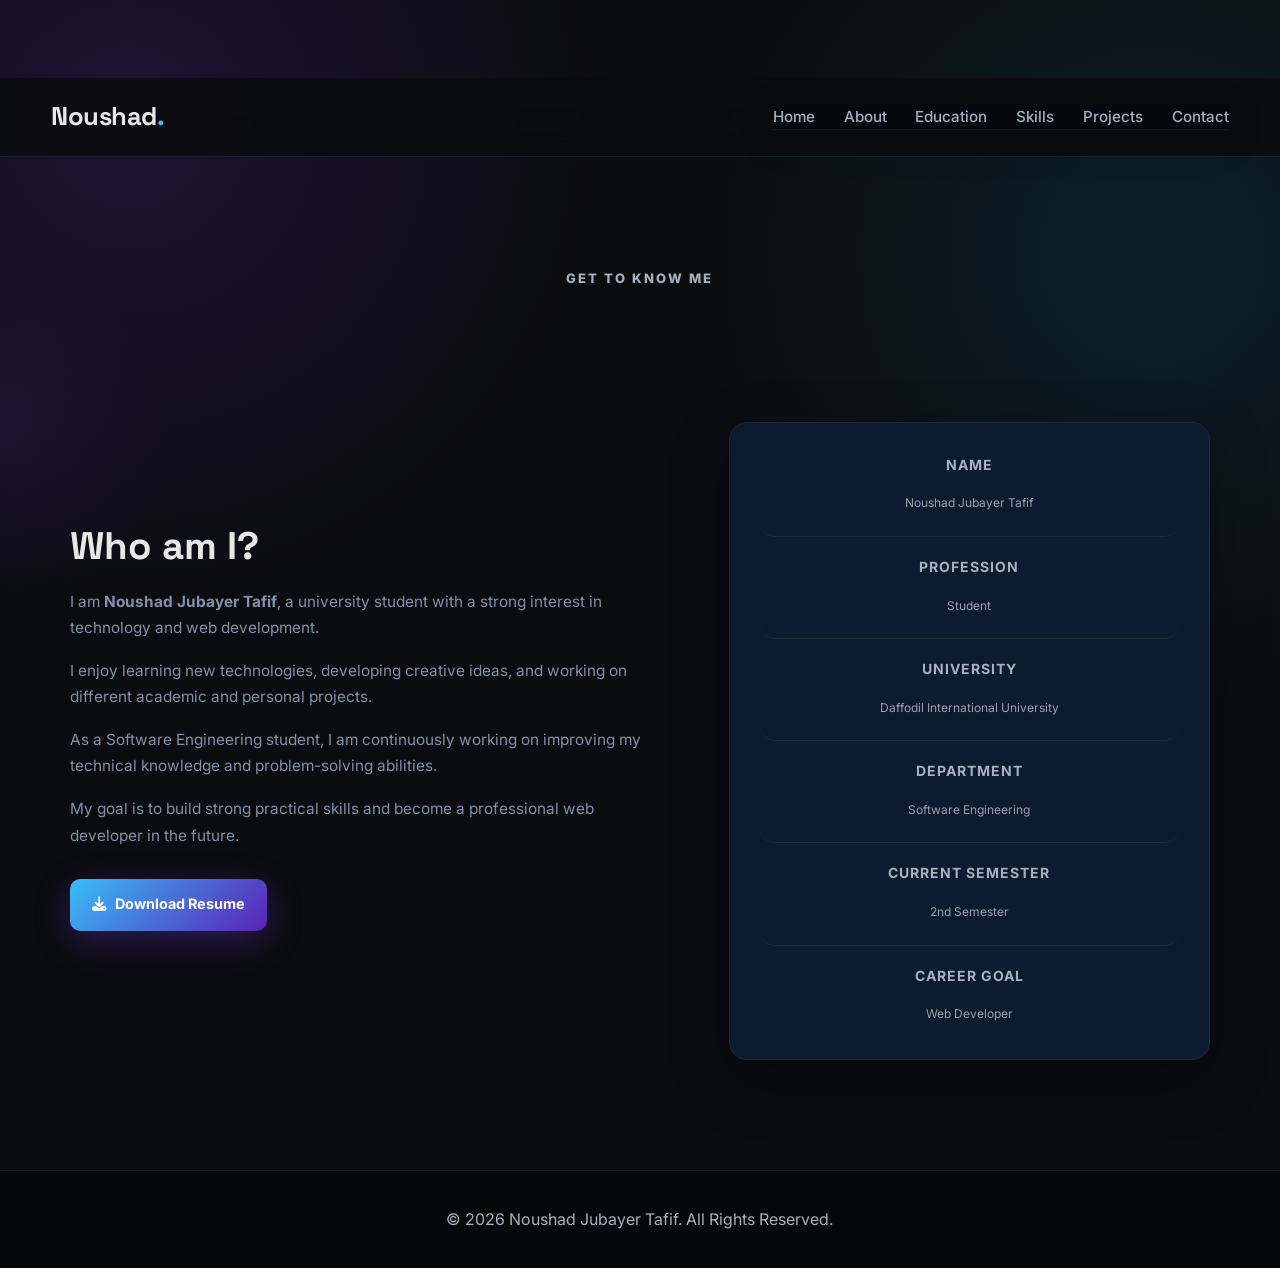
==== commit 98fa7f37: "Correct name spelling from 'Nowshad' to 'Noushad'" ====
--- a/about.html
+++ b/about.html
@@ -5,7 +5,7 @@
     <meta charset="UTF-8">
     <meta name="viewport" content="width=device-width, initial-scale=1.0">
 
-    <title>About Me | Nowshad Jubayer Tafif</title>
+    <title>About Me | Noushad Jubayer Tafif</title>
 
     <link rel="stylesheet" href="style.css">
 
@@ -22,7 +22,7 @@
         <div class="container nav-container">
 
             <a href="index.html" class="logo">
-                Nowshad<span>.</span>
+                Noushad<span>.</span>
             </a>
 
             <nav>
@@ -67,7 +67,7 @@
                     <h3>Who am I?</h3>
 
                     <p>
-                        I am <strong>Nowshad Jubayer Tafif</strong>, a university
+                        I am <strong>Noushad Jubayer Tafif</strong>, a university
                         student with a strong interest in technology and web
                         development.
                     </p>
@@ -94,7 +94,7 @@
 
                     <div class="hero-buttons">
 
-                        <a href="Nowshad_Jubayer_Tafif_CV.pdf"
+                        <a href="Noushad_Jubayer_Tafif_CV.pdf"
                            class="btn btn-primary"
                            download>
 
@@ -117,7 +117,7 @@
 
                         <strong>Name</strong>
 
-                        <span>Nowshad Jubayer Tafif</span>
+                        <span>Noushad Jubayer Tafif</span>
 
                     </div>
 
@@ -182,7 +182,7 @@
         <div class="container">
 
             <p>
-                © 2026 Nowshad Jubayer Tafif. All Rights Reserved.
+                © 2026 Noushad Jubayer Tafif. All Rights Reserved.
             </p>
 
         </div>
--- a/style.css
+++ b/style.css
@@ -1,5 +1,5 @@
 /* =========================================================
-   NOWSHAD JUBAYER TAFIF — PORTFOLIO
+   NOUSHAD JUBAYER TAFIF — PORTFOLIO
    Premium Responsive Portfolio Stylesheet
 ========================================================= */
 
@@ -2719,3 +2719,1906 @@
     }
 
 }
+/* Hide contact labels */
+.contact-item strong {
+    display: none;
+}
+
+/* Keep contact icon and information nicely aligned */
+.contact-item {
+    align-items: center;
+}
+
+.contact-item div {
+    display: block;
+}
+
+.contact-item span {
+    font-size: 1rem;
+    font-weight: 500;
+}
+/* =========================================
+   CONTACT - HIDE LABELS
+========================================= */
+
+.contact-item strong {
+    display: none !important;
+}
+
+.contact-item div {
+    display: block !important;
+}
+
+.contact-item span {
+    display: block;
+    color: var(--text);
+    font-size: 0.95rem;
+}
+/* =========================================
+   CONTACT ICONS ONLY
+========================================= */
+
+.contact-icons-only {
+    display: flex;
+    justify-content: center;
+    align-items: center;
+    gap: 25px;
+    padding: 60px 20px;
+}
+
+.contact-icon-only {
+    width: 70px;
+    height: 70px;
+
+    display: flex;
+    align-items: center;
+    justify-content: center;
+
+    background: #101d33;
+    border: 1px solid #244463;
+    border-radius: 15px;
+
+    color: #38bdf8;
+    font-size: 30px;
+
+    text-decoration: none;
+
+    transition: all 0.3s ease;
+}
+
+.contact-icon-only:hover {
+    background: #38bdf8;
+    color: #ffffff;
+    border-color: #38bdf8;
+
+    transform: translateY(-6px);
+
+    box-shadow: 0 10px 30px rgba(56, 189, 248, 0.35);
+}
+
+
+/* Mobile */
+
+@media (max-width: 600px) {
+
+    .contact-icons-only {
+        gap: 15px;
+        padding: 40px 10px;
+    }
+
+    .contact-icon-only {
+        width: 58px;
+        height: 58px;
+        font-size: 24px;
+        border-radius: 12px;
+    }
+
+}
+/* ===== MODERN PORTFOLIO THEME ===== */
+
+:root {
+  --primary: #38bdf8;
+  --primary-dark: #0ea5e9;
+
+  --bg: #0b0c10;
+  --bg-secondary: #10141c;
+  --card: #111827;
+
+  --text: #e7e7e7;
+  --text-soft: #a7b0bd;
+  --border: #1f2937;
+
+  --transition: 0.3s ease;
+}
+
+html {
+  scroll-behavior: smooth;
+}
+
+body {
+  background: var(--bg);
+  color: var(--text);
+}
+/* ===== MODERN NAVBAR ===== */
+
+.navbar {
+  background: rgba(11, 12, 16, 0.92);
+  border-bottom: 1px solid rgba(56, 189, 248, 0.12);
+  backdrop-filter: blur(12px);
+  -webkit-backdrop-filter: blur(12px);
+  position: sticky;
+  top: 0;
+  z-index: 1000;
+}
+
+.nav-container {
+  min-height: 75px;
+  display: flex;
+  align-items: center;
+  justify-content: space-between;
+}
+
+.logo {
+  color: var(--text);
+  font-size: 1.6rem;
+  font-weight: 700;
+  text-decoration: none;
+}
+
+.logo span {
+  color: var(--primary);
+}
+
+.nav-container nav {
+  display: flex;
+  align-items: center;
+  gap: 1.8rem;
+}
+
+.nav-container nav a {
+  color: var(--text-soft);
+  text-decoration: none;
+  font-size: 0.95rem;
+  font-weight: 500;
+  position: relative;
+  transition: var(--transition);
+}
+
+.nav-container nav a:hover {
+  color: var(--primary);
+}
+
+.nav-container nav a::after {
+  content: "";
+  position: absolute;
+  left: 0;
+  bottom: -7px;
+  width: 0;
+  height: 2px;
+  background: var(--primary);
+  transition: var(--transition);
+}
+
+.nav-container nav a:hover::after {
+  width: 100%;
+}
+/* ===== MODERN HERO SECTION ===== */
+
+.hero {
+  min-height: calc(100vh - 75px);
+  display: flex;
+  align-items: center;
+  padding: 80px 0;
+  background:
+    radial-gradient(
+      circle at 80% 30%,
+      rgba(56, 189, 248, 0.10),
+      transparent 35%
+    );
+}
+
+.hero-content {
+  display: grid;
+  grid-template-columns: 1.2fr 0.8fr;
+  align-items: center;
+  gap: 60px;
+}
+
+.hero-text h1 {
+  font-size: clamp(2.8rem, 6vw, 5rem);
+  line-height: 1.05;
+  margin: 12px 0 20px;
+  color: var(--text);
+}
+
+.hero-text h1 span {
+  color: var(--primary);
+}
+
+.hero-text p {
+  color: var(--text-soft);
+  font-size: 1.05rem;
+  line-height: 1.8;
+  max-width: 650px;
+}
+
+.hero-buttons {
+  display: flex;
+  flex-wrap: wrap;
+  gap: 15px;
+  margin-top: 30px;
+}
+
+.hero-buttons a {
+  transition: var(--transition);
+}
+
+.hero-buttons a:hover {
+  transform: translateY(-3px);
+}
+
+.hero-image {
+  display: flex;
+  justify-content: center;
+  align-items: center;
+}
+
+.hero-image img {
+  width: 280px;
+  height: 280px;
+  object-fit: cover;
+  border-radius: 50%;
+  border: 3px solid var(--primary);
+  box-shadow:
+    0 0 40px rgba(56, 189, 248, 0.18),
+    0 0 80px rgba(56, 189, 248, 0.08);
+}
+@media (max-width: 768px) {
+  .hero {
+    min-height: auto;
+    padding: 70px 0;
+  }
+
+  .hero-content {
+    grid-template-columns: 1fr;
+    text-align: center;
+    gap: 40px;
+  }
+
+  .hero-text p {
+    margin: 0 auto;
+  }
+
+  .hero-buttons {
+    justify-content: center;
+  }
+
+  .hero-image {
+    order: -1;
+  }
+
+  .hero-image img {
+    width: 220px;
+    height: 220px;
+  }
+}
+/* =====================================================
+   MODERN HOME / HERO DESIGN
+===================================================== */
+
+.modern-hero {
+    min-height: calc(100vh - 80px);
+    display: flex;
+    align-items: center;
+    position: relative;
+    overflow: hidden;
+}
+
+.modern-hero::before {
+    content: "";
+    position: absolute;
+    width: 420px;
+    height: 420px;
+    border-radius: 50%;
+    background: rgba(99, 102, 241, 0.10);
+    filter: blur(80px);
+    top: -120px;
+    right: -100px;
+    pointer-events: none;
+}
+
+.modern-hero::after {
+    content: "";
+    position: absolute;
+    width: 300px;
+    height: 300px;
+    border-radius: 50%;
+    background: rgba(59, 130, 246, 0.08);
+    filter: blur(70px);
+    bottom: -120px;
+    left: -100px;
+    pointer-events: none;
+}
+
+
+/* HERO CONTAINER */
+
+.modern-hero .hero-container {
+    display: grid;
+    grid-template-columns: 1.15fr 0.85fr;
+    align-items: center;
+    gap: 70px;
+    position: relative;
+    z-index: 2;
+}
+
+
+/* BADGE */
+
+.hero-badge {
+    display: inline-flex;
+    align-items: center;
+    gap: 9px;
+    padding: 9px 15px;
+    margin-bottom: 22px;
+    border: 1px solid rgba(99, 102, 241, 0.25);
+    border-radius: 50px;
+    font-size: 13px;
+    font-weight: 600;
+    letter-spacing: 0.4px;
+    color: #6366f1;
+    background: rgba(99, 102, 241, 0.07);
+}
+
+.hero-badge i {
+    font-size: 13px;
+}
+
+
+/* HELLO */
+
+.modern-hero .small-title {
+    margin-bottom: 8px;
+    font-size: 18px;
+    font-weight: 600;
+}
+
+
+/* NAME */
+
+.modern-hero h1 {
+    font-size: clamp(42px, 5vw, 72px);
+    line-height: 1.05;
+    margin-bottom: 18px;
+    letter-spacing: -2px;
+}
+
+.modern-hero h1 span {
+    display: block;
+}
+
+
+/* TITLE */
+
+.modern-hero h2 {
+    font-size: clamp(21px, 2.3vw, 30px);
+    line-height: 1.3;
+    margin-bottom: 22px;
+    font-weight: 600;
+}
+
+
+/* DESCRIPTION */
+
+.modern-hero .hero-text {
+    max-width: 650px;
+    font-size: 16px;
+    line-height: 1.8;
+    margin-bottom: 32px;
+}
+
+
+/* BUTTONS */
+
+.modern-hero .hero-buttons {
+    display: flex;
+    flex-wrap: wrap;
+    gap: 13px;
+    margin-bottom: 30px;
+}
+
+.modern-hero .btn {
+    display: inline-flex;
+    align-items: center;
+    justify-content: center;
+    gap: 9px;
+    padding: 13px 21px;
+    border-radius: 10px;
+    text-decoration: none;
+    transition: all 0.3s ease;
+}
+
+.modern-hero .btn:hover {
+    transform: translateY(-3px);
+}
+
+
+/* SOCIAL */
+
+.modern-hero .hero-social-links {
+    display: flex;
+    align-items: center;
+    gap: 12px;
+}
+
+.modern-hero .hero-social-links a {
+    width: 43px;
+    height: 43px;
+    display: flex;
+    align-items: center;
+    justify-content: center;
+    border-radius: 12px;
+    text-decoration: none;
+    font-size: 17px;
+    transition: all 0.3s ease;
+}
+
+.modern-hero .hero-social-links a:hover {
+    transform: translateY(-4px);
+}
+
+
+/* PROFILE CARD */
+
+.modern-profile-card {
+    max-width: 440px;
+    width: 100%;
+    margin: 0 auto;
+    position: relative;
+    border-radius: 25px;
+    overflow: hidden;
+    padding: 18px;
+    transition: transform 0.4s ease;
+}
+
+.modern-profile-card:hover {
+    transform: translateY(-8px);
+}
+
+
+/* IMAGE */
+
+.modern-profile-card .profile-image-wrapper {
+    width: 100%;
+    aspect-ratio: 4 / 4.5;
+    overflow: hidden;
+    border-radius: 18px;
+}
+
+.modern-profile-card .profile-image {
+    width: 100%;
+    height: 100%;
+    object-fit: cover;
+    display: block;
+    transition: transform 0.5s ease;
+}
+
+.modern-profile-card:hover .profile-image {
+    transform: scale(1.04);
+}
+
+
+/* PROFILE INFO */
+
+.modern-profile-card .profile-card-content {
+    padding: 20px 8px 8px;
+}
+
+.modern-profile-card h3 {
+    font-size: 22px;
+    margin: 10px 0 6px;
+}
+
+.modern-profile-card p {
+    margin-bottom: 10px;
+    font-size: 14px;
+}
+
+.modern-profile-card .profile-location {
+    display: flex;
+    align-items: center;
+    gap: 7px;
+    font-size: 13px;
+    opacity: 0.75;
+}
+
+
+/* STATUS */
+
+.profile-status {
+    display: inline-flex;
+    align-items: center;
+    gap: 7px;
+    font-size: 12px;
+    font-weight: 600;
+}
+
+.profile-status i {
+    font-size: 7px;
+}
+
+
+/* =====================================================
+   RESPONSIVE HOME
+===================================================== */
+
+@media (max-width: 900px) {
+
+    .modern-hero .hero-container {
+        grid-template-columns: 1fr;
+        gap: 50px;
+    }
+
+    .modern-hero .hero-content {
+        text-align: center;
+    }
+
+    .modern-hero .hero-text {
+        margin-left: auto;
+        margin-right: auto;
+    }
+
+    .modern-hero .hero-buttons {
+        justify-content: center;
+    }
+
+    .modern-hero .hero-social-links {
+        justify-content: center;
+    }
+
+    .modern-profile-card {
+        max-width: 390px;
+    }
+
+}
+
+
+@media (max-width: 600px) {
+
+    .modern-hero {
+        padding-top: 60px;
+        padding-bottom: 60px;
+    }
+
+    .modern-hero h1 {
+        font-size: 42px;
+        letter-spacing: -1px;
+    }
+
+    .modern-hero h2 {
+        font-size: 21px;
+    }
+
+    .modern-hero .hero-buttons {
+        flex-direction: column;
+        align-items: stretch;
+    }
+
+    .modern-hero .btn {
+        width: 100%;
+    }
+
+    .modern-profile-card {
+        padding: 12px;
+    }
+
+}
+/* =====================================================
+   MODERN ABOUT SECTION
+===================================================== */
+
+.modern-about {
+    position: relative;
+    padding: 100px 0;
+}
+
+.section-heading {
+    text-align: center;
+    max-width: 700px;
+    margin: 0 auto 55px;
+}
+
+.section-badge {
+    display: inline-flex;
+    align-items: center;
+    gap: 8px;
+    padding: 8px 15px;
+    margin-bottom: 15px;
+    border-radius: 50px;
+    font-size: 13px;
+    font-weight: 600;
+    letter-spacing: 0.4px;
+    color: #6366f1;
+    background: rgba(99, 102, 241, 0.08);
+    border: 1px solid rgba(99, 102, 241, 0.2);
+}
+
+.section-heading h2 {
+    font-size: clamp(34px, 4vw, 48px);
+    line-height: 1.15;
+    margin-bottom: 15px;
+}
+
+.section-heading h2 span {
+    color: #6366f1;
+}
+
+.section-heading p {
+    font-size: 15px;
+    line-height: 1.7;
+    opacity: 0.75;
+}
+
+.about-modern-grid {
+    display: grid;
+    grid-template-columns: 1fr 1fr;
+    gap: 30px;
+    align-items: stretch;
+}
+
+.about-intro-card,
+.about-info-card {
+    border-radius: 22px;
+    padding: 35px;
+    transition: transform 0.3s ease, box-shadow 0.3s ease;
+}
+
+.about-intro-card:hover,
+.about-info-card:hover {
+    transform: translateY(-6px);
+}
+
+.about-icon {
+    width: 55px;
+    height: 55px;
+    display: flex;
+    align-items: center;
+    justify-content: center;
+    border-radius: 15px;
+    margin-bottom: 22px;
+    font-size: 21px;
+    color: #6366f1;
+    background: rgba(99, 102, 241, 0.1);
+}
+
+.about-intro-card h3 {
+    font-size: 25px;
+    margin-bottom: 18px;
+}
+
+.about-intro-card p {
+    font-size: 15px;
+    line-height: 1.8;
+    margin-bottom: 16px;
+    opacity: 0.78;
+}
+
+.about-info-card {
+    display: flex;
+    flex-direction: column;
+    justify-content: center;
+    gap: 20px;
+}
+
+.info-item {
+    display: flex;
+    align-items: center;
+    gap: 17px;
+    padding: 18px;
+    border-radius: 15px;
+    transition: transform 0.3s ease;
+}
+
+.info-item:hover {
+    transform: translateX(5px);
+}
+
+.info-icon {
+    min-width: 45px;
+    width: 45px;
+    height: 45px;
+    display: flex;
+    align-items: center;
+    justify-content: center;
+    border-radius: 12px;
+    color: #6366f1;
+    background: rgba(99, 102, 241, 0.1);
+}
+
+.info-item span {
+    display: block;
+    font-size: 12px;
+    margin-bottom: 4px;
+    opacity: 0.65;
+}
+
+.info-item strong {
+    display: block;
+    font-size: 14px;
+}
+
+/* ABOUT RESPONSIVE */
+
+@media (max-width: 800px) {
+
+    .modern-about {
+        padding: 75px 0;
+    }
+
+    .about-modern-grid {
+        grid-template-columns: 1fr;
+    }
+
+    .about-intro-card,
+    .about-info-card {
+        padding: 28px;
+    }
+
+}
+
+@media (max-width: 500px) {
+
+    .section-heading {
+        margin-bottom: 40px;
+    }
+
+    .about-intro-card,
+    .about-info-card {
+        padding: 22px;
+    }
+
+    .about-intro-card h3 {
+        font-size: 22px;
+    }
+
+    .info-item {
+        padding: 14px;
+    }
+
+}
+```css
+/* =========================================================
+   🔥 NOWSHAD JUBAYER TAFIF
+   PREMIUM PORTFOLIO DESIGN SYSTEM
+   ========================================================= */
+
+/* ---------- GOOGLE FONT ---------- */
+
+@import url('https://fonts.googleapis.com/css2?family=Inter:wght@400;500;600;700;800&family=Poppins:wght@400;500;600;700;800&display=swap');
+
+
+/* ---------- ROOT ---------- */
+
+:root {
+    --primary: #7c3aed;
+    --primary-light: #a78bfa;
+    --secondary: #06b6d4;
+
+    --bg: #070711;
+    --bg-soft: #0d0d1a;
+    --card: rgba(255,255,255,0.055);
+
+    --text: #f8fafc;
+    --text-soft: #a1a1b5;
+
+    --border: rgba(255,255,255,0.10);
+
+    --shadow:
+        0 20px 60px rgba(0,0,0,0.35);
+
+    --glow:
+        0 0 35px rgba(124,58,237,0.25);
+}
+
+
+/* ---------- GLOBAL ---------- */
+
+html {
+    scroll-behavior: smooth;
+}
+
+body {
+    margin: 0;
+    padding: 0;
+
+    font-family: "Inter", sans-serif;
+
+    color: var(--text);
+
+    background:
+        radial-gradient(
+            circle at 10% 10%,
+            rgba(124,58,237,0.16),
+            transparent 30%
+        ),
+        radial-gradient(
+            circle at 90% 20%,
+            rgba(6,182,212,0.12),
+            transparent 30%
+        ),
+        var(--bg);
+
+    overflow-x: hidden;
+}
+
+
+/* ---------- CUSTOM SELECTION ---------- */
+
+::selection {
+    background: var(--primary);
+    color: white;
+}
+
+
+/* ---------- SCROLLBAR ---------- */
+
+::-webkit-scrollbar {
+    width: 8px;
+}
+
+::-webkit-scrollbar-track {
+    background: #05050b;
+}
+
+::-webkit-scrollbar-thumb {
+    background: linear-gradient(
+        var(--primary),
+        var(--secondary)
+    );
+
+    border-radius: 20px;
+}
+
+
+/* =========================================================
+   NAVBAR
+   ========================================================= */
+
+header,
+.navbar,
+nav {
+    backdrop-filter: blur(20px);
+    -webkit-backdrop-filter: blur(20px);
+}
+
+nav {
+    background: rgba(7,7,17,0.72) !important;
+
+    border-bottom:
+        1px solid rgba(255,255,255,0.06);
+
+    box-shadow:
+        0 10px 40px rgba(0,0,0,0.15);
+}
+
+nav a {
+    position: relative;
+
+    transition:
+        color .3s ease,
+        transform .3s ease;
+}
+
+nav a:hover {
+    color: var(--primary-light) !important;
+    transform: translateY(-2px);
+}
+
+nav a::after {
+    content: "";
+
+    position: absolute;
+
+    left: 50%;
+    bottom: -8px;
+
+    width: 0;
+    height: 2px;
+
+    background:
+        linear-gradient(
+            90deg,
+            var(--primary),
+            var(--secondary)
+        );
+
+    transform: translateX(-50%);
+
+    transition: width .3s ease;
+}
+
+nav a:hover::after {
+    width: 70%;
+}
+
+
+/* =========================================================
+   SECTION SYSTEM
+   ========================================================= */
+
+.section {
+    position: relative;
+
+    padding: 110px 20px;
+
+    isolation: isolate;
+}
+
+.section::before {
+    content: "";
+
+    position: absolute;
+
+    width: 350px;
+    height: 350px;
+
+    border-radius: 50%;
+
+    background:
+        radial-gradient(
+            circle,
+            rgba(124,58,237,0.10),
+            transparent 70%
+        );
+
+    top: 10%;
+    left: -180px;
+
+    z-index: -1;
+}
+
+
+/* =========================================================
+   SECTION TITLES
+   ========================================================= */
+
+.section-title,
+.section-heading {
+    text-align: center;
+
+    margin-bottom: 60px;
+}
+
+.section-title h2,
+.section-heading h2 {
+    font-family: "Poppins", sans-serif;
+
+    font-size: clamp(
+        2rem,
+        5vw,
+        3.4rem
+    );
+
+    font-weight: 800;
+
+    margin: 10px 0;
+
+    letter-spacing: -1px;
+
+    background:
+        linear-gradient(
+            90deg,
+            #ffffff,
+            var(--primary-light),
+            var(--secondary)
+        );
+
+    -webkit-background-clip: text;
+    -webkit-text-fill-color: transparent;
+}
+
+.section-title p,
+.section-heading p {
+    color: var(--text-soft);
+
+    letter-spacing: 2px;
+
+    text-transform: uppercase;
+
+    font-size: 13px;
+}
+
+
+/* =========================================================
+   HERO
+   ========================================================= */
+
+#home,
+.hero {
+    position: relative;
+
+    min-height: 100vh;
+
+    display: flex;
+
+    align-items: center;
+
+    overflow: hidden;
+}
+
+
+/* HERO GLOW */
+
+#home::before,
+.hero::before {
+    content: "";
+
+    position: absolute;
+
+    width: 500px;
+    height: 500px;
+
+    border-radius: 50%;
+
+    background:
+        radial-gradient(
+            circle,
+            rgba(124,58,237,0.22),
+            transparent 68%
+        );
+
+    top: 10%;
+    right: -150px;
+
+    animation:
+        heroGlow 7s ease-in-out infinite;
+}
+
+@keyframes heroGlow {
+
+    0%,100% {
+        transform: scale(1);
+        opacity: .7;
+    }
+
+    50% {
+        transform: scale(1.2);
+        opacity: 1;
+    }
+}
+
+
+/* HERO HEADING */
+
+#home h1,
+.hero h1 {
+    font-family: "Poppins", sans-serif;
+
+    font-size: clamp(
+        3rem,
+        8vw,
+        6.5rem
+    );
+
+    line-height: 1;
+
+    font-weight: 800;
+
+    letter-spacing: -3px;
+
+    margin: 15px 0;
+}
+
+#home h1 span,
+.hero h1 span {
+    background:
+        linear-gradient(
+            90deg,
+            var(--primary-light),
+            var(--secondary)
+        );
+
+    -webkit-background-clip: text;
+    -webkit-text-fill-color: transparent;
+}
+
+
+/* HERO DESCRIPTION */
+
+#home p,
+.hero p {
+    color: var(--text-soft);
+
+    font-size: 18px;
+
+    line-height: 1.8;
+
+    max-width: 650px;
+}
+
+
+/* =========================================================
+   PREMIUM BUTTONS
+   ========================================================= */
+
+button,
+.btn,
+a.button,
+.hero a {
+    transition:
+        transform .3s ease,
+        box-shadow .3s ease,
+        background .3s ease;
+}
+
+.btn-primary,
+.primary-btn {
+    background:
+        linear-gradient(
+            135deg,
+            var(--primary),
+            #5b21b6
+        ) !important;
+
+    color: white !important;
+
+    border: none;
+
+    box-shadow:
+        0 10px 35px
+        rgba(124,58,237,.30);
+}
+
+.btn-primary:hover,
+.primary-btn:hover {
+    transform: translateY(-5px);
+
+    box-shadow:
+        0 18px 45px
+        rgba(124,58,237,.45);
+}
+
+
+/* =========================================================
+   CARDS
+   ========================================================= */
+
+.card,
+.skill-card,
+.project-card,
+.education-card,
+.certificate-card,
+.timeline-item,
+.about-card {
+    position: relative;
+
+    background:
+        linear-gradient(
+            145deg,
+            rgba(255,255,255,.075),
+            rgba(255,255,255,.025)
+        ) !important;
+
+    border:
+        1px solid var(--border) !important;
+
+    border-radius: 22px !important;
+
+    box-shadow: var(--shadow);
+
+    backdrop-filter: blur(18px);
+
+    -webkit-backdrop-filter: blur(18px);
+
+    overflow: hidden;
+
+    transition:
+        transform .4s ease,
+        border-color .4s ease,
+        box-shadow .4s ease;
+}
+
+
+/* CARD LIGHT */
+
+.card::before,
+.skill-card::before,
+.project-card::before,
+.education-card::before,
+.certificate-card::before,
+.timeline-item::before {
+    content: "";
+
+    position: absolute;
+
+    width: 150px;
+    height: 150px;
+
+    top: -80px;
+    right: -80px;
+
+    border-radius: 50%;
+
+    background:
+        radial-gradient(
+            circle,
+            rgba(124,58,237,.20),
+            transparent 70%
+        );
+
+    transition: .4s ease;
+}
+
+.card:hover,
+.skill-card:hover,
+.project-card:hover,
+.education-card:hover,
+.certificate-card:hover,
+.timeline-item:hover {
+    transform: translateY(-10px);
+
+    border-color:
+        rgba(167,139,250,.35) !important;
+
+    box-shadow:
+        0 25px 70px
+        rgba(0,0,0,.45),
+        0 0 30px
+        rgba(124,58,237,.12);
+}
+
+
+/* =========================================================
+   SKILLS
+   ========================================================= */
+
+.skill-card {
+    padding: 30px;
+
+    text-align: center;
+}
+
+.skill-card i {
+    font-size: 38px;
+
+    margin-bottom: 18px;
+
+    background:
+        linear-gradient(
+            135deg,
+            var(--primary-light),
+            var(--secondary)
+        );
+
+    -webkit-background-clip: text;
+    -webkit-text-fill-color: transparent;
+
+    transition: transform .3s ease;
+}
+
+.skill-card:hover i {
+    transform:
+        translateY(-5px)
+        scale(1.1);
+}
+
+
+/* =========================================================
+   PROJECTS
+   ========================================================= */
+
+.project-card {
+    padding: 30px;
+}
+
+.project-card h3 {
+    font-family: "Poppins", sans-serif;
+
+    font-size: 22px;
+
+    margin-bottom: 12px;
+}
+
+.project-card p {
+    color: var(--text-soft);
+
+    line-height: 1.7;
+}
+
+.project-card a {
+    color: var(--primary-light);
+
+    text-decoration: none;
+
+    font-weight: 600;
+}
+
+
+/* =========================================================
+   EDUCATION TIMELINE
+   ========================================================= */
+
+.timeline {
+    position: relative;
+
+    max-width: 900px;
+
+    margin: auto;
+}
+
+.timeline::before {
+    content: "";
+
+    position: absolute;
+
+    left: 50%;
+
+    top: 0;
+    bottom: 0;
+
+    width: 2px;
+
+    background:
+        linear-gradient(
+            var(--primary),
+            var(--secondary)
+        );
+
+    transform: translateX(-50%);
+}
+
+.timeline-item {
+    padding: 30px;
+
+    margin-bottom: 35px;
+
+    width: calc(50% - 45px);
+}
+
+.timeline-item:nth-child(odd) {
+    margin-right: auto;
+}
+
+.timeline-item:nth-child(even) {
+    margin-left: auto;
+}
+
+
+/* =========================================================
+   SOCIAL ICONS
+   ========================================================= */
+
+.social-links,
+.hero-social-links {
+    display: flex;
+
+    gap: 14px;
+
+    flex-wrap: wrap;
+}
+
+.social-links a,
+.hero-social-links a {
+    width: 48px;
+    height: 48px;
+
+    display: flex;
+
+    align-items: center;
+    justify-content: center;
+
+    border-radius: 14px;
+
+    background:
+        rgba(255,255,255,.05);
+
+    border:
+        1px solid rgba(255,255,255,.10);
+
+    color: white;
+
+    text-decoration: none;
+
+    transition:
+        transform .3s ease,
+        background .3s ease,
+        box-shadow .3s ease;
+}
+
+.social-links a:hover,
+.hero-social-links a:hover {
+    transform:
+        translateY(-5px)
+        rotate(-3deg);
+
+    background:
+        linear-gradient(
+            135deg,
+            var(--primary),
+            var(--secondary)
+        );
+
+    box-shadow:
+        0 10px 30px
+        rgba(124,58,237,.30);
+}
+
+
+/* =========================================================
+   CONTACT
+   ========================================================= */
+
+#contact input,
+#contact textarea,
+.contact-form input,
+.contact-form textarea {
+    width: 100%;
+
+    box-sizing: border-box;
+
+    padding: 16px 18px;
+
+    background:
+        rgba(255,255,255,.045);
+
+    color: white;
+
+    border:
+        1px solid rgba(255,255,255,.10);
+
+    border-radius: 14px;
+
+    outline: none;
+
+    transition:
+        border-color .3s ease,
+        box-shadow .3s ease;
+}
+
+#contact input:focus,
+#contact textarea:focus,
+.contact-form input:focus,
+.contact-form textarea:focus {
+    border-color:
+        var(--primary-light);
+
+    box-shadow:
+        0 0 25px
+        rgba(124,58,237,.12);
+}
+
+
+/* =========================================================
+   IMAGE / PROFILE
+   ========================================================= */
+
+.profile-image,
+.hero-image,
+.profile-photo {
+    position: relative;
+
+    border-radius: 24px;
+
+    overflow: hidden;
+
+    border:
+        1px solid
+        rgba(167,139,250,.30);
+
+    box-shadow:
+        0 25px 80px
+        rgba(0,0,0,.45),
+        0 0 40px
+        rgba(124,58,237,.16);
+}
+
+.profile-image img,
+.hero-image img,
+.profile-photo img {
+    width: 100%;
+
+    height: 100%;
+
+    object-fit: cover;
+
+    display: block;
+
+    transition:
+        transform .6s ease;
+}
+
+.profile-image:hover img,
+.hero-image:hover img,
+.profile-photo:hover img {
+    transform: scale(1.05);
+}
+
+
+/* =========================================================
+   FLOATING ANIMATION
+   ========================================================= */
+
+.profile-image,
+.hero-image,
+.profile-photo {
+    animation:
+        floatingPhoto 5s ease-in-out infinite;
+}
+
+@keyframes floatingPhoto {
+
+    0%,100% {
+        transform: translateY(0);
+    }
+
+    50% {
+        transform: translateY(-10px);
+    }
+}
+
+
+/* =========================================================
+   FOOTER
+   ========================================================= */
+
+footer {
+    background:
+        rgba(0,0,0,.35);
+
+    border-top:
+        1px solid rgba(255,255,255,.07);
+
+    padding: 35px 20px;
+
+    color: var(--text-soft);
+
+    text-align: center;
+}
+
+
+/* =========================================================
+   SCROLL REVEAL
+   ========================================================= */
+
+.section > *,
+.card,
+.skill-card,
+.project-card,
+.education-card,
+.certificate-card {
+    animation:
+        fadeUp .8s ease both;
+}
+
+@keyframes fadeUp {
+
+    from {
+        opacity: 0;
+        transform: translateY(25px);
+    }
+
+    to {
+        opacity: 1;
+        transform: translateY(0);
+    }
+}
+
+
+/* =========================================================
+   MOBILE
+   ========================================================= */
+
+@media (max-width: 768px) {
+
+    .section {
+        padding: 80px 18px;
+    }
+
+    #home,
+    .hero {
+        min-height: auto;
+
+        padding-top: 130px;
+        padding-bottom: 90px;
+    }
+
+    #home h1,
+    .hero h1 {
+        font-size: 3.2rem;
+
+        letter-spacing: -2px;
+    }
+
+    .timeline::before {
+        left: 10px;
+    }
+
+    .timeline-item {
+        width: calc(100% - 40px);
+
+        margin-left: 40px !important;
+
+        margin-right: 0 !important;
+    }
+
+    .section-title h2,
+    .section-heading h2 {
+        font-size: 2.2rem;
+    }
+
+    #home p,
+    .hero p {
+        font-size: 16px;
+    }
+}
+
+
+/* =========================================================
+   SMALL MOBILE
+   ========================================================= */
+
+@media (max-width: 480px) {
+
+    #home h1,
+    .hero h1 {
+        font-size: 2.6rem;
+    }
+
+    .social-links a,
+    .hero-social-links a {
+        width: 44px;
+        height: 44px;
+    }
+
+    .section {
+        padding-left: 15px;
+        padding-right: 15px;
+    }
+}
+```
+
+/* ===== FRIEND-INSPIRED HOMEPAGE ===== */
+
+.friend-style-hero {
+  position: relative;
+  isolation: isolate;
+  min-height: 100vh;
+  min-height: 100svh;
+  overflow: hidden;
+  background: #080808;
+  color: #f5f5f5;
+  font-family: Inter, Arial, sans-serif;
+}
+
+.friend-style-hero * {
+  box-sizing: border-box;
+}
+
+.friend-hero-photo {
+  position: absolute;
+  z-index: -2;
+  inset: 0 0 0 25%;
+  background-image: url("profile.jpg");
+  background-size: cover;
+  background-position: center 25%;
+  opacity: .88;
+}
+
+.friend-hero-overlay {
+  position: absolute;
+  z-index: -1;
+  inset: 0;
+  background:
+    linear-gradient(90deg, #080808 0%, #080808 24%,
+      rgba(8,8,8,.86) 40%, rgba(8,8,8,.12) 100%),
+    linear-gradient(0deg, #080808 0%, transparent 45%);
+}
+
+.friend-hero-nav {
+  display: flex;
+  justify-content: space-between;
+  align-items: center;
+  gap: 24px;
+  padding: 22px clamp(20px, 5vw, 70px);
+}
+
+.friend-hero-logo {
+  color: white;
+  font-size: 25px;
+  font-weight: 900;
+  text-decoration: none;
+  letter-spacing: -1px;
+}
+
+.friend-hero-logo span {
+  color: #3975ff;
+}
+
+.friend-hero-menu {
+  display: flex;
+  flex-wrap: wrap;
+  align-items: center;
+  gap: 4px;
+  padding: 7px;
+  border: 1px solid #ffffff1a;
+  border-radius: 40px;
+  background: #252525b8;
+  backdrop-filter: blur(14px);
+}
+
+.friend-hero-menu a {
+  padding: 12px 15px;
+  color: #f5f5f5;
+  border-radius: 30px;
+  font-size: 13px;
+  font-weight: 650;
+  text-decoration: none;
+  transition: background .2s ease;
+}
+
+.friend-hero-menu a:hover,
+.friend-hero-menu a.selected {
+  background: #2864f0;
+}
+
+.friend-hero-content {
+  max-width: 950px;
+  padding: clamp(65px, 7vw, 105px) 25px 110px
+    clamp(22px, 2.4vw, 40px);
+}
+
+.friend-hero-intro {
+  margin: 0 0 18px;
+  color: #b3c5ff;
+  font-size: 12px;
+  font-weight: 800;
+  letter-spacing: 5px;
+}
+
+.friend-hero-content h1 {
+  margin: 0;
+  color: #f3f3f3;
+  font-size: clamp(55px, 8.1vw, 120px);
+  font-weight: 950;
+  line-height: .9;
+  letter-spacing: -.065em;
+}
+
+.friend-hero-role {
+  margin: 34px 0 12px;
+  color: #e4dfe0;
+  font-family: Georgia, "Times New Roman", serif;
+  font-size: clamp(27px, 3vw, 39px);
+  font-style: italic;
+  line-height: 1.12;
+}
+
+.friend-hero-tagline {
+  margin: 20px 0 28px;
+  color: #999;
+  font-size: 11px;
+  font-weight: 800;
+  letter-spacing: 2px;
+}
+
+.friend-hero-socials {
+  display: flex;
+  flex-wrap: wrap;
+  gap: 20px;
+  margin-bottom: 28px;
+}
+
+.friend-hero-socials a {
+  color: #c4c4c4;
+  font-size: 14px;
+  text-decoration: none;
+}
+
+.friend-hero-socials a:hover {
+  color: #8eacff;
+}
+
+.friend-hero-resume {
+  display: inline-block;
+  padding: 14px 17px;
+  border: 1px solid #ffffff30;
+  border-radius: 10px;
+  color: white;
+  font-size: 12px;
+  font-weight: 800;
+  letter-spacing: 1.5px;
+  text-decoration: none;
+  transition: background .2s ease;
+}
+
+.friend-hero-resume:hover {
+  background: #2864f0;
+}
+
+.friend-hero-footer {
+  position: absolute;
+  bottom: 25px;
+  left: clamp(22px, 2.4vw, 40px);
+  color: #777;
+  font-size: 10px;
+  font-weight: 800;
+  letter-spacing: 2px;
+}
+
+/* Responsive */
+@media (max-width: 900px) {
+  .friend-hero-nav {
+    align-items: flex-start;
+    flex-direction: column;
+    padding: 20px;
+  }
+
+  .friend-hero-menu {
+    max-width: 100%;
+    flex-wrap: nowrap;
+    overflow-x: auto;
+    border-radius: 18px;
+  }
+
+  .friend-hero-menu a {
+    flex: 0 0 auto;
+    padding: 11px 13px;
+  }
+
+  .friend-hero-photo {
+    inset: 120px 0 0 10%;
+    background-position: center top;
+    opacity: .58;
+  }
+
+  .friend-hero-overlay {
+    background:
+      linear-gradient(90deg, #080808 0%, #08080855 100%),
+      linear-gradient(0deg, #080808 0%, transparent 75%);
+  }
+
+  .friend-hero-content {
+    padding: 65px 22px 105px;
+  }
+}
+
+@media (max-width: 480px) {
+  .friend-hero-menu {
+    width: 100%;
+  }
+
+  .friend-hero-menu a {
+    font-size: 12px;
+    padding: 10px 12px;
+  }
+
+  .friend-hero-photo {
+    inset: 145px 0 0;
+    background-position: 58% top;
+    opacity: .43;
+  }
+
+  .friend-hero-content {
+    padding: 65px 18px 105px;
+  }
+
+  .friend-hero-content h1 {
+    font-size: clamp(46px, 12vw, 64px);
+  }
+
+  .friend-hero-role {
+    font-size: 27px;
+  }
+
+  .friend-hero-tagline {
+    max-width: 290px;
+    line-height: 1.8;
+    letter-spacing: 1.2px;
+  }
+
+  .friend-hero-footer {
+    left: 18px;
+    font-size: 9px;
+    letter-spacing: 1px;
+  }
+}
